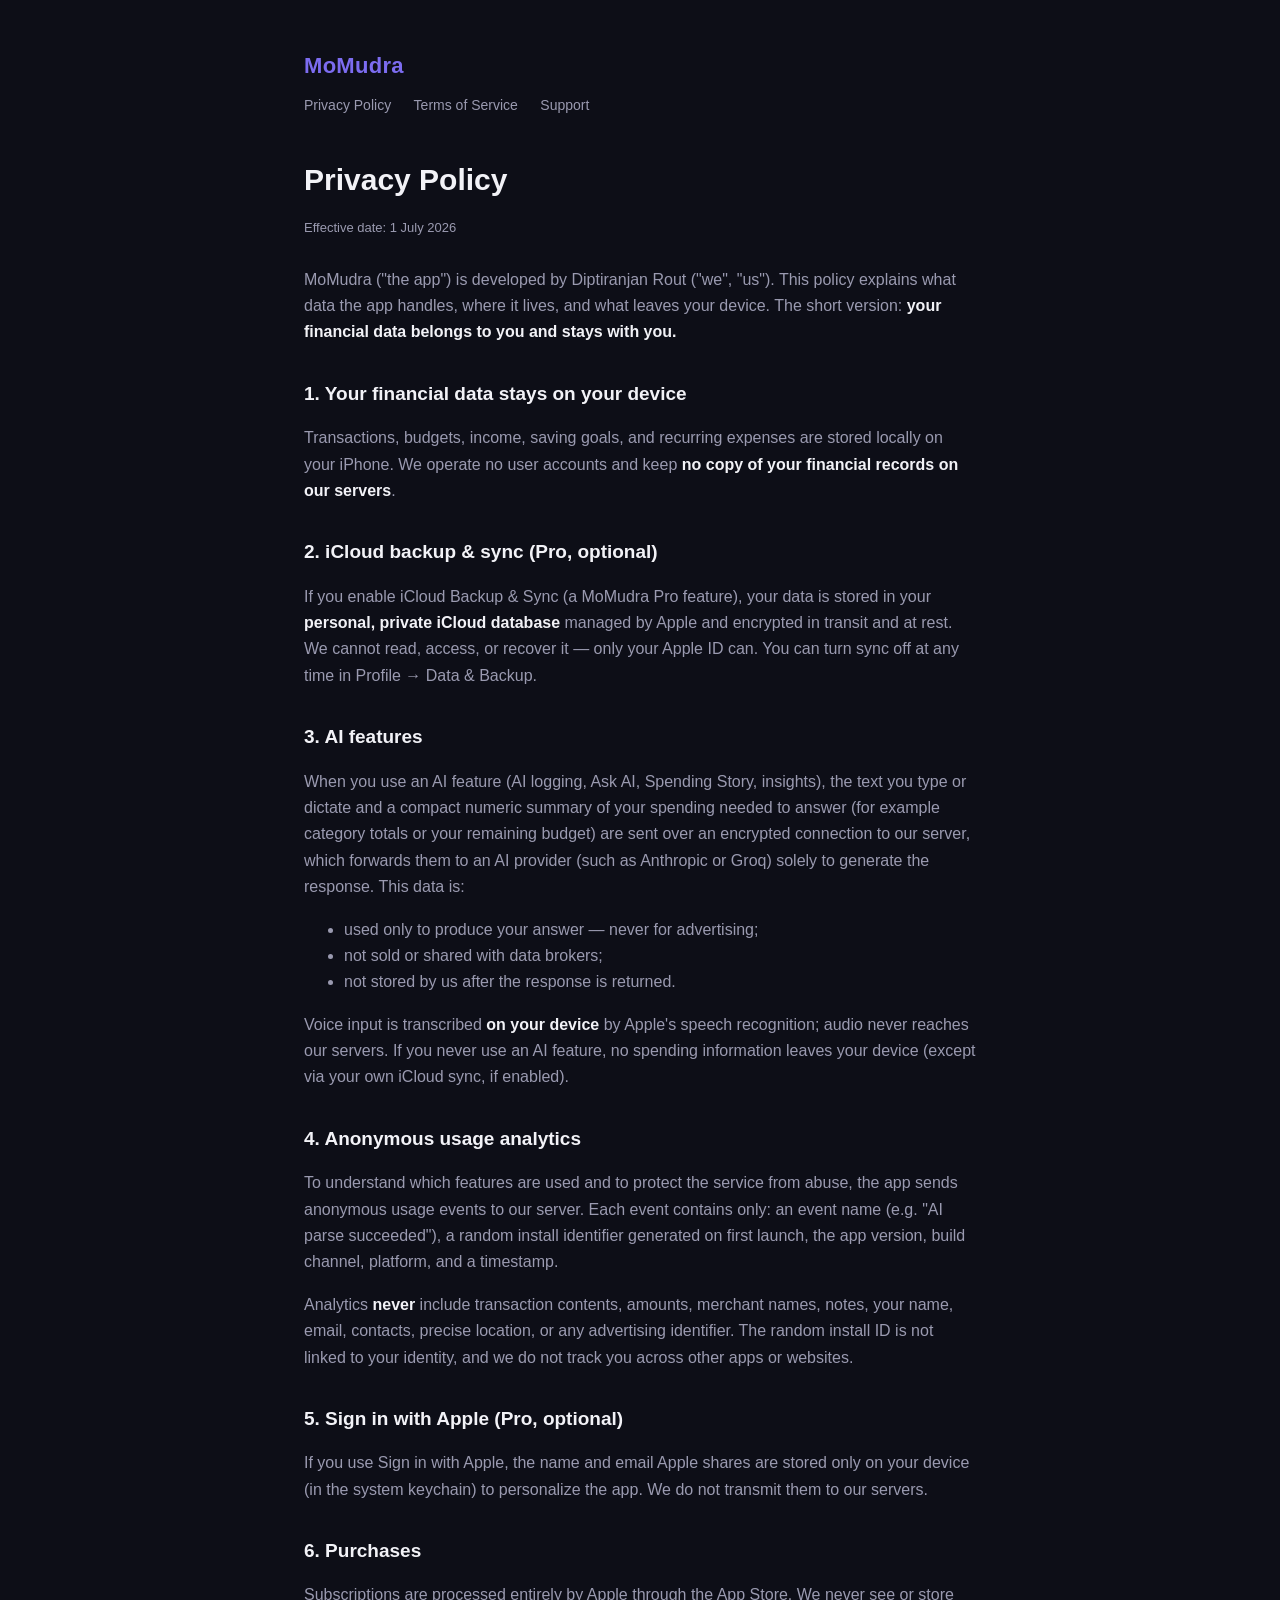
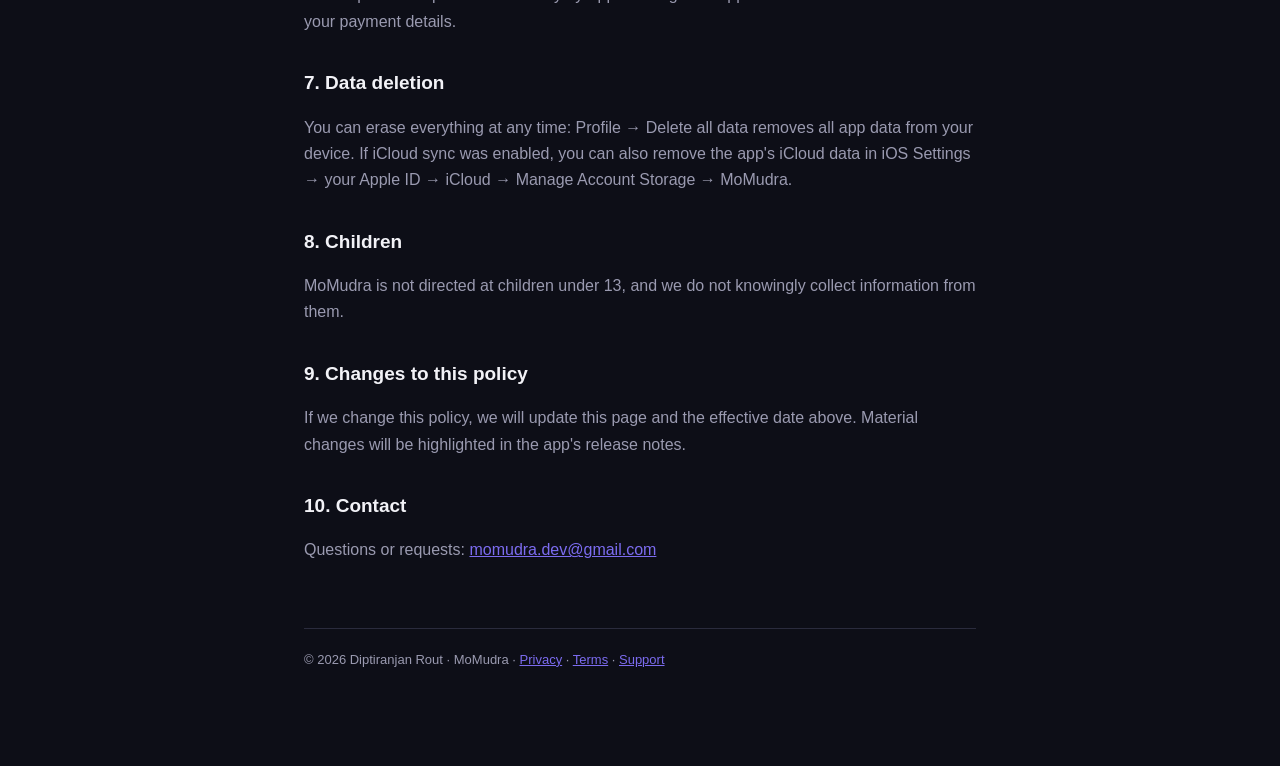
==== privacy/index.html @ 9d253041 "MoMudra site: privacy policy, terms of service, support Co-Authored-By: Claude Opus 4.8 <noreply@ant" ====
<!DOCTYPE html>
<html lang="en">
<head>
  <meta charset="UTF-8">
  <meta name="viewport" content="width=device-width, initial-scale=1">
  <title>Privacy Policy — MoMudra</title>
  <link rel="stylesheet" href="../style.css">
</head>
<body>
  <div class="wrap">
    <header>
      <a class="brand" href="../">MoMudra</a>
      <nav>
        <a href="./">Privacy Policy</a>
        <a href="../terms/">Terms of Service</a>
        <a href="../support/">Support</a>
      </nav>
    </header>

    <h1>Privacy Policy</h1>
    <p class="updated">Effective date: 1 July 2026</p>

    <p>MoMudra ("the app") is developed by Diptiranjan Rout ("we", "us"). This
    policy explains what data the app handles, where it lives, and what leaves
    your device. The short version: <strong>your financial data belongs to you
    and stays with you.</strong></p>

    <h2>1. Your financial data stays on your device</h2>
    <p>Transactions, budgets, income, saving goals, and recurring expenses are
    stored locally on your iPhone. We operate no user accounts and keep
    <strong>no copy of your financial records on our servers</strong>.</p>

    <h2>2. iCloud backup &amp; sync (Pro, optional)</h2>
    <p>If you enable iCloud Backup &amp; Sync (a MoMudra Pro feature), your data is
    stored in your <strong>personal, private iCloud database</strong> managed by
    Apple and encrypted in transit and at rest. We cannot read, access, or
    recover it — only your Apple ID can. You can turn sync off at any time in
    Profile → Data &amp; Backup.</p>

    <h2>3. AI features</h2>
    <p>When you use an AI feature (AI logging, Ask AI, Spending Story,
    insights), the text you type or dictate and a compact numeric summary of
    your spending needed to answer (for example category totals or your
    remaining budget) are sent over an encrypted connection to our server,
    which forwards them to an AI provider (such as Anthropic or Groq) solely to
    generate the response. This data is:</p>
    <ul>
      <li>used only to produce your answer — never for advertising;</li>
      <li>not sold or shared with data brokers;</li>
      <li>not stored by us after the response is returned.</li>
    </ul>
    <p>Voice input is transcribed <strong>on your device</strong> by Apple's
    speech recognition; audio never reaches our servers. If you never use an AI
    feature, no spending information leaves your device (except via your own
    iCloud sync, if enabled).</p>

    <h2>4. Anonymous usage analytics</h2>
    <p>To understand which features are used and to protect the service from
    abuse, the app sends anonymous usage events to our server. Each event
    contains only: an event name (e.g. "AI parse succeeded"), a random install
    identifier generated on first launch, the app version, build channel,
    platform, and a timestamp.</p>
    <p>Analytics <strong>never</strong> include transaction contents, amounts,
    merchant names, notes, your name, email, contacts, precise location, or any
    advertising identifier. The random install ID is not linked to your
    identity, and we do not track you across other apps or websites.</p>

    <h2>5. Sign in with Apple (Pro, optional)</h2>
    <p>If you use Sign in with Apple, the name and email Apple shares are
    stored only on your device (in the system keychain) to personalize the app.
    We do not transmit them to our servers.</p>

    <h2>6. Purchases</h2>
    <p>Subscriptions are processed entirely by Apple through the App Store. We
    never see or store your payment details.</p>

    <h2>7. Data deletion</h2>
    <p>You can erase everything at any time: Profile → Delete all data removes
    all app data from your device. If iCloud sync was enabled, you can also
    remove the app's iCloud data in iOS Settings → your Apple ID → iCloud →
    Manage Account Storage → MoMudra.</p>

    <h2>8. Children</h2>
    <p>MoMudra is not directed at children under 13, and we do not knowingly
    collect information from them.</p>

    <h2>9. Changes to this policy</h2>
    <p>If we change this policy, we will update this page and the effective
    date above. Material changes will be highlighted in the app's release
    notes.</p>

    <h2>10. Contact</h2>
    <p>Questions or requests: <a href="mailto:momudra.dev@gmail.com">momudra.dev@gmail.com</a></p>

    <footer>© 2026 Diptiranjan Rout · MoMudra ·
      <a href="./">Privacy</a> · <a href="../terms/">Terms</a> · <a href="../support/">Support</a>
    </footer>
  </div>
</body>
</html>
---- style.css ----
:root {
  --bg: #0d0e17;
  --surface: #171827;
  --text: #f2f2f7;
  --secondary: #9a9ab0;
  --brand: #7c6cf0;
  --divider: #2a2b3d;
}
* { box-sizing: border-box; }
body {
  margin: 0;
  background: var(--bg);
  color: var(--text);
  font-family: -apple-system, BlinkMacSystemFont, "Segoe UI", Roboto, Helvetica, Arial, sans-serif;
  line-height: 1.65;
}
.wrap { max-width: 720px; margin: 0 auto; padding: 48px 24px 96px; }
header a.brand {
  color: var(--brand);
  font-weight: 800;
  font-size: 22px;
  text-decoration: none;
  letter-spacing: 0.3px;
}
nav { margin-top: 8px; }
nav a { color: var(--secondary); text-decoration: none; margin-right: 18px; font-size: 14px; }
nav a:hover { color: var(--text); }
h1 { font-size: 30px; margin: 36px 0 4px; }
h2 { font-size: 19px; margin-top: 32px; color: var(--text); }
p, li { color: var(--secondary); font-size: 16px; }
strong { color: var(--text); }
.updated { font-size: 13px; color: var(--secondary); margin-bottom: 28px; }
.card {
  background: var(--surface);
  border: 1px solid var(--divider);
  border-radius: 14px;
  padding: 20px 22px;
  margin: 18px 0;
}
a { color: var(--brand); }
footer { margin-top: 64px; padding-top: 20px; border-top: 1px solid var(--divider); font-size: 13px; color: var(--secondary); }
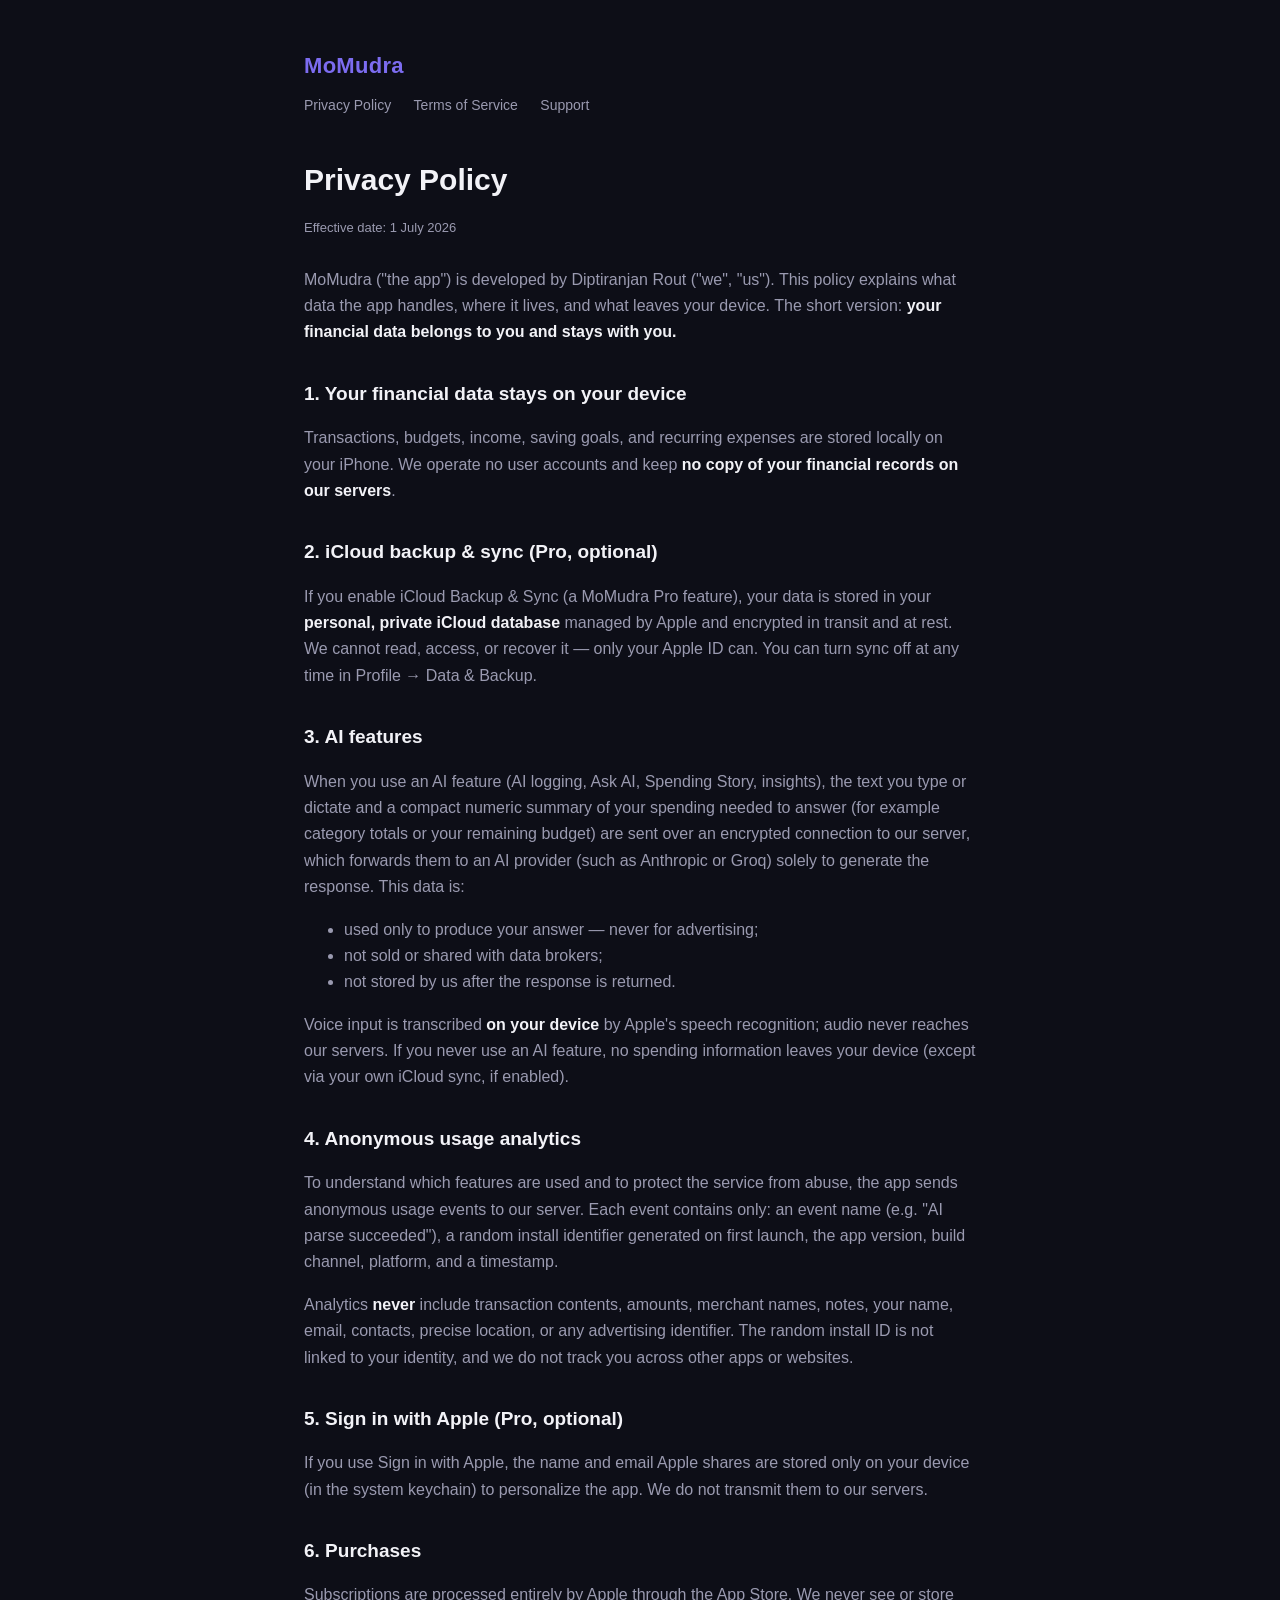
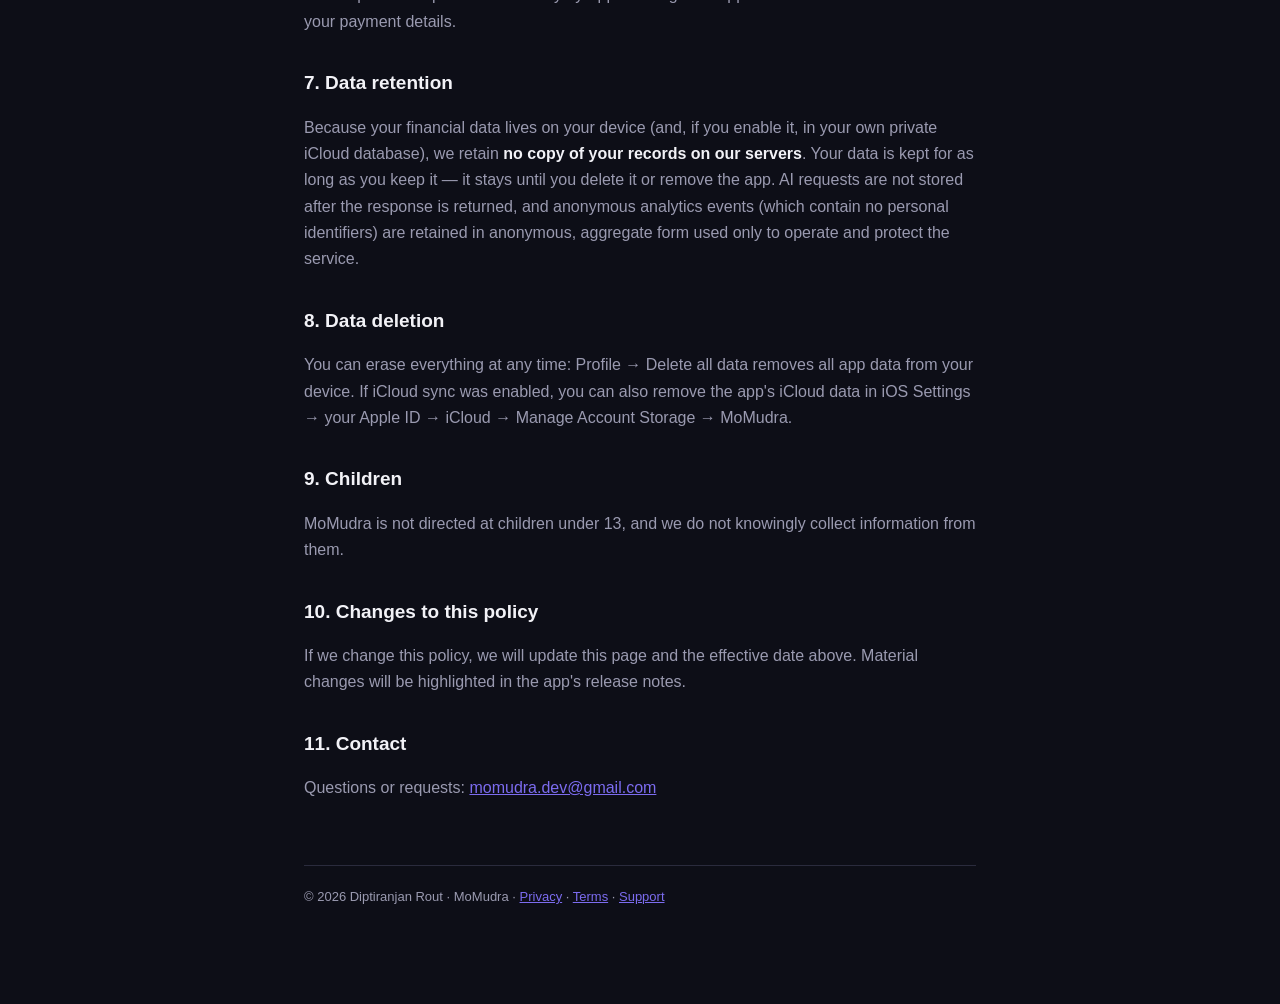
==== commit 5a73dc5f: "docs(privacy): add data retention section New "7. Data retention" (sections 8-11 renumbered to make " ====
--- a/privacy/index.html
+++ b/privacy/index.html
@@ -74,22 +74,31 @@
     <p>Subscriptions are processed entirely by Apple through the App Store. We
     never see or store your payment details.</p>
 
-    <h2>7. Data deletion</h2>
+    <h2>7. Data retention</h2>
+    <p>Because your financial data lives on your device (and, if you enable it,
+    in your own private iCloud database), we retain <strong>no copy of your
+    records on our servers</strong>. Your data is kept for as long as you keep
+    it — it stays until you delete it or remove the app. AI requests are not
+    stored after the response is returned, and anonymous analytics events (which
+    contain no personal identifiers) are retained in anonymous, aggregate form
+    used only to operate and protect the service.</p>
+
+    <h2>8. Data deletion</h2>
     <p>You can erase everything at any time: Profile → Delete all data removes
     all app data from your device. If iCloud sync was enabled, you can also
     remove the app's iCloud data in iOS Settings → your Apple ID → iCloud →
     Manage Account Storage → MoMudra.</p>
 
-    <h2>8. Children</h2>
+    <h2>9. Children</h2>
     <p>MoMudra is not directed at children under 13, and we do not knowingly
     collect information from them.</p>
 
-    <h2>9. Changes to this policy</h2>
+    <h2>10. Changes to this policy</h2>
     <p>If we change this policy, we will update this page and the effective
     date above. Material changes will be highlighted in the app's release
     notes.</p>
 
-    <h2>10. Contact</h2>
+    <h2>11. Contact</h2>
     <p>Questions or requests: <a href="mailto:momudra.dev@gmail.com">momudra.dev@gmail.com</a></p>
 
     <footer>© 2026 Diptiranjan Rout · MoMudra ·
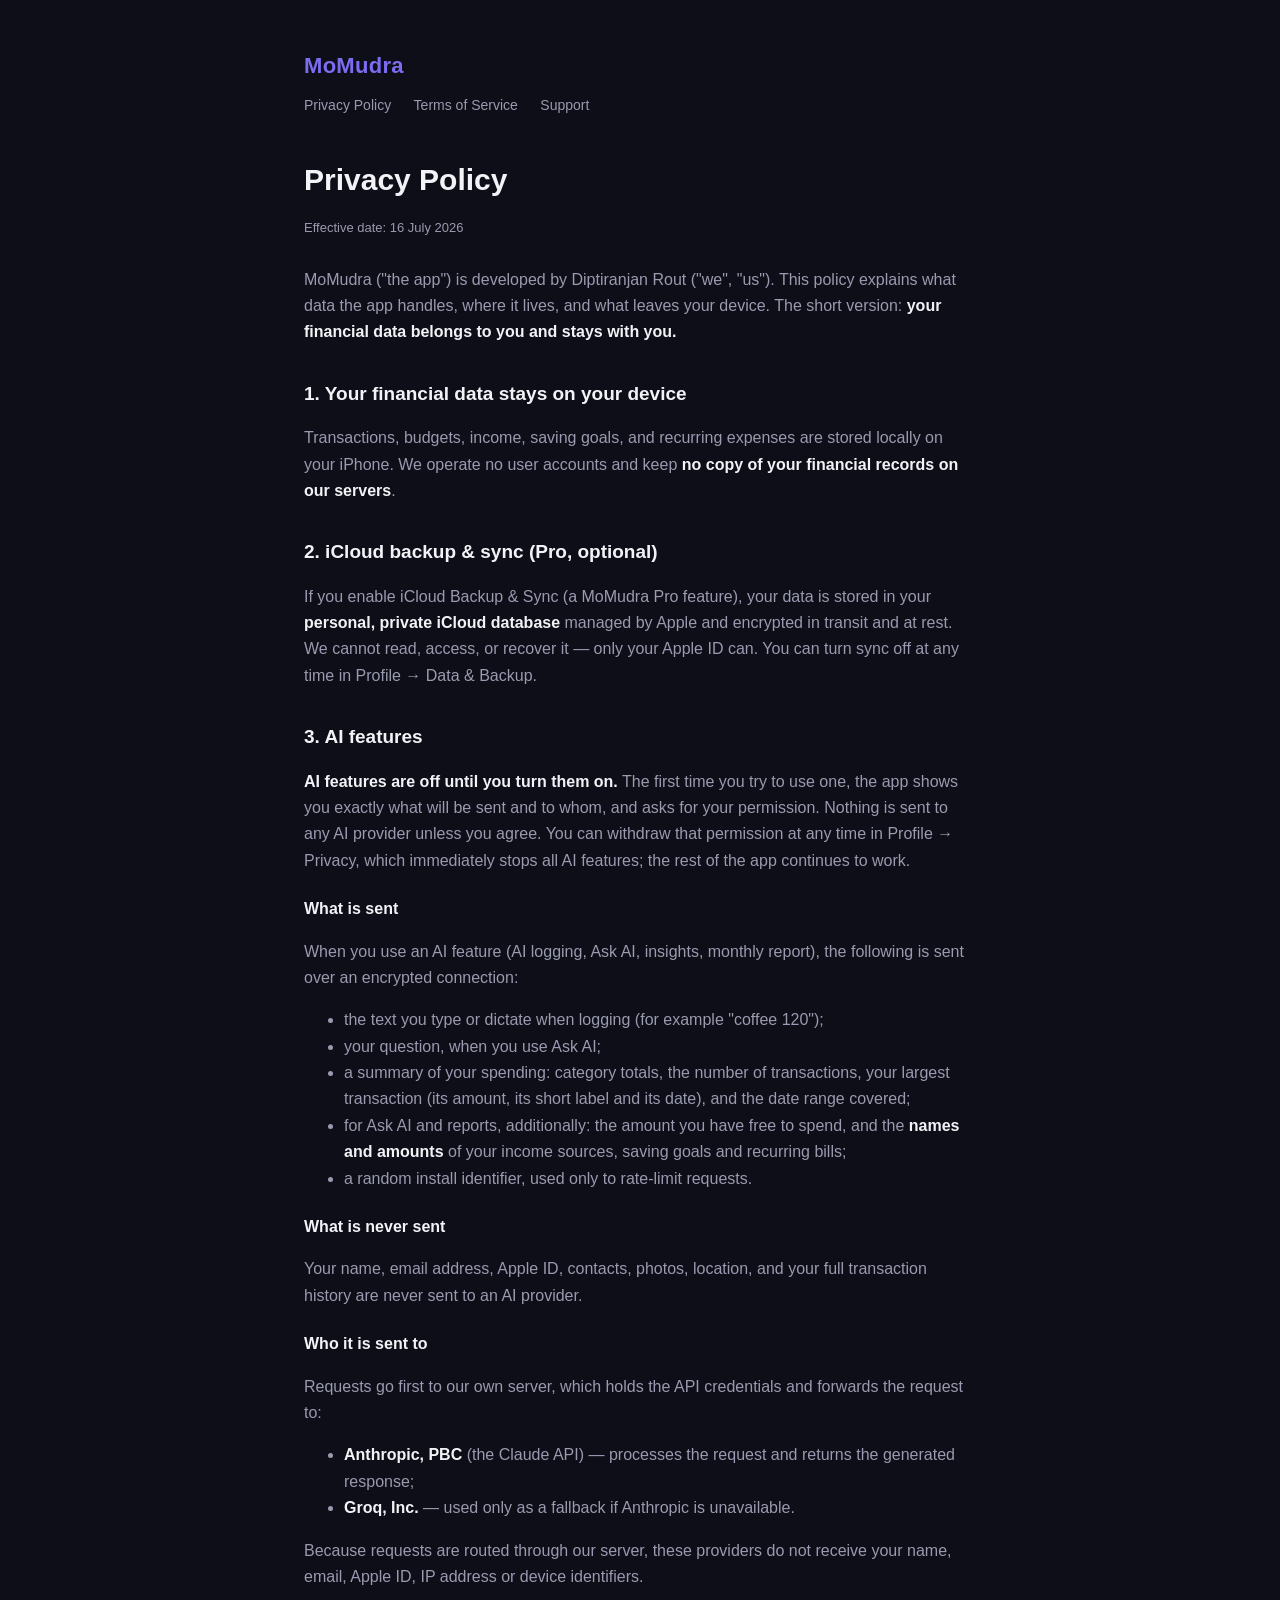
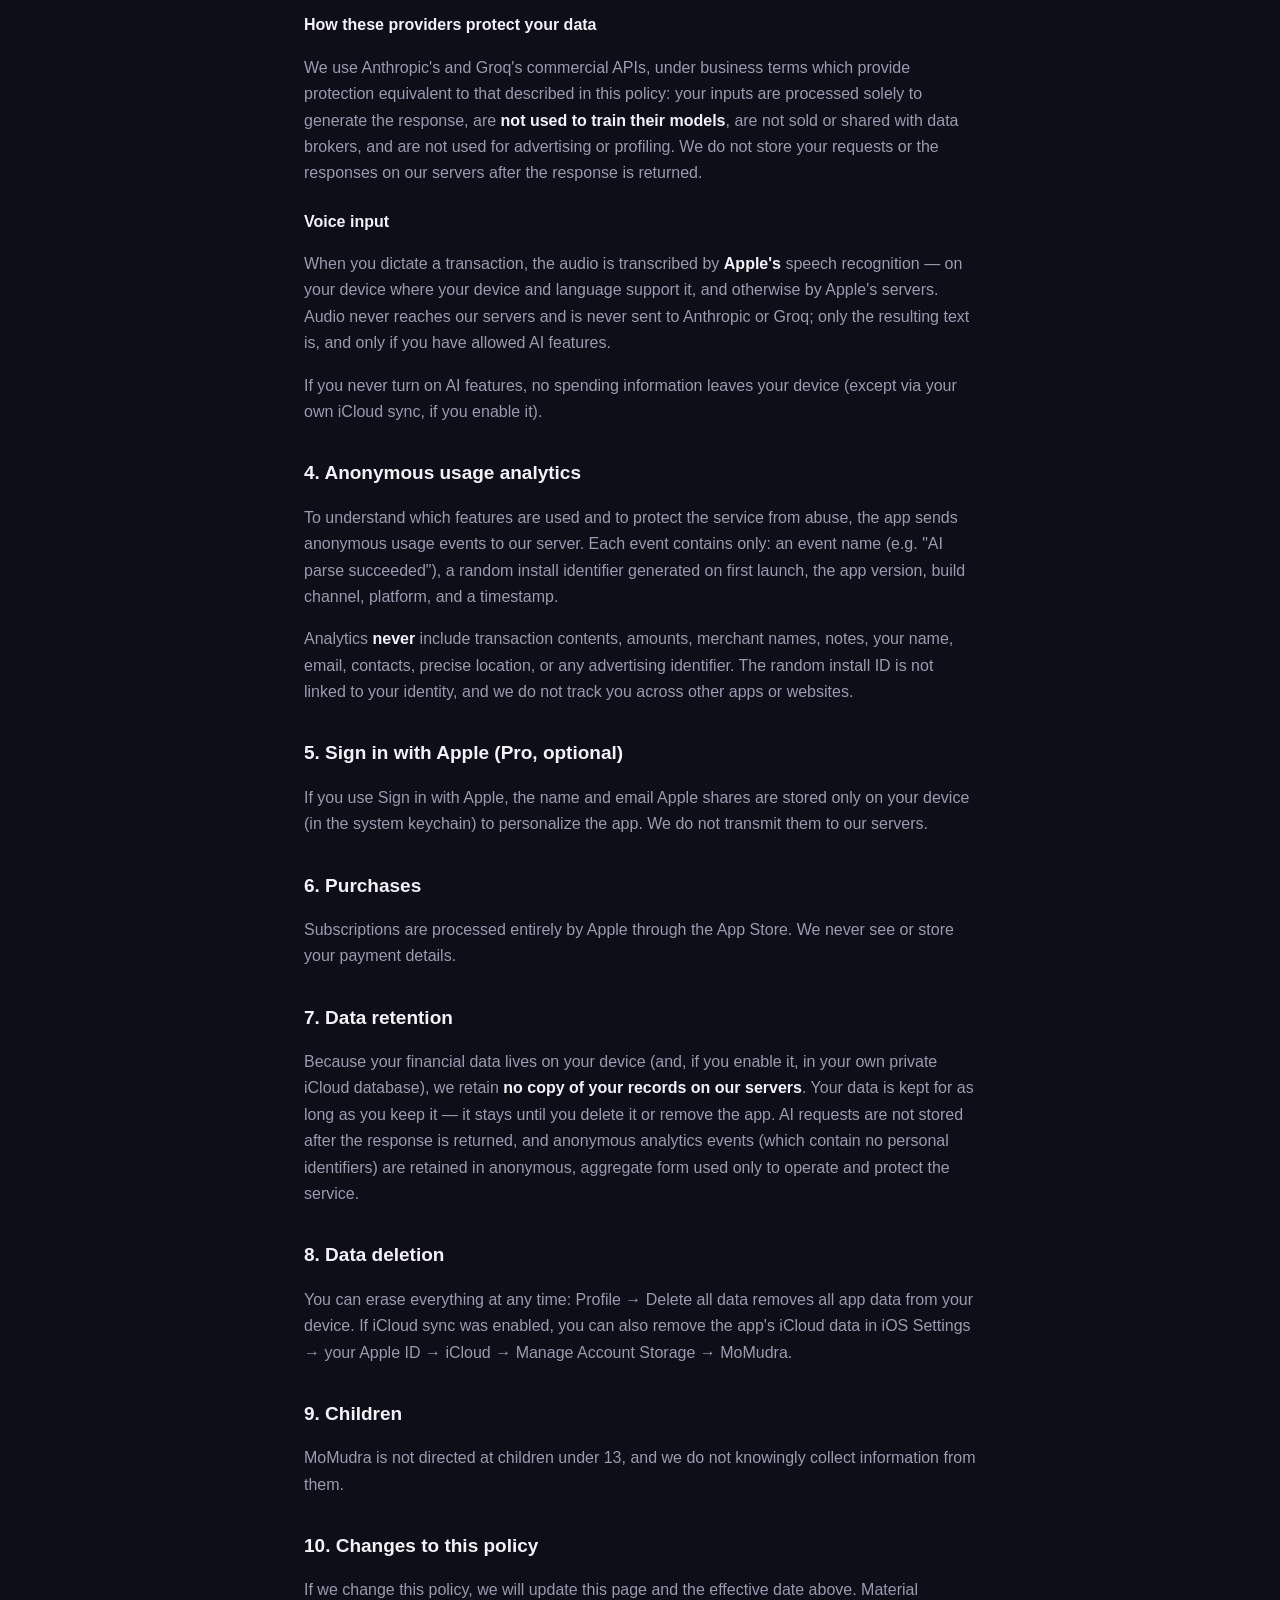
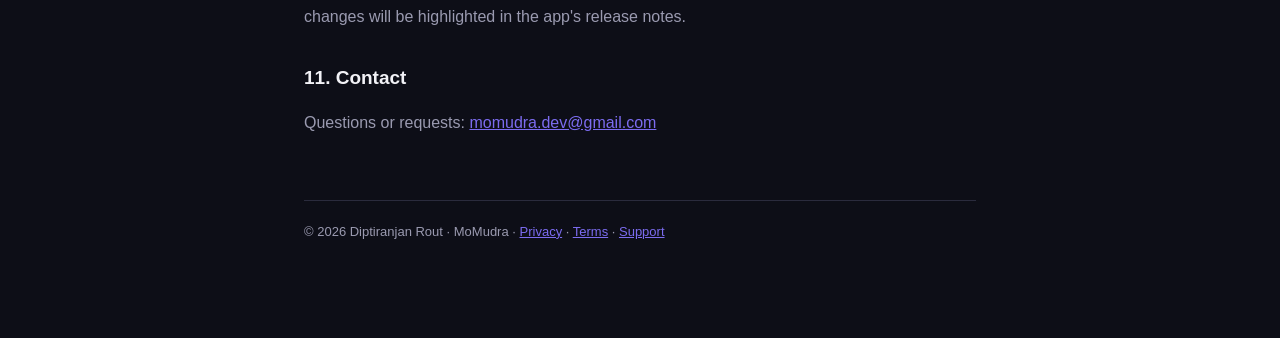
==== commit e13b774f: "privacy: disclose AI data sharing properly (App Store 5.1.1(i)/5.1.2(i)) MoMudra was rejected for sh" ====
--- a/privacy/index.html
+++ b/privacy/index.html
@@ -18,7 +18,7 @@
     </header>
 
     <h1>Privacy Policy</h1>
-    <p class="updated">Effective date: 1 July 2026</p>
+    <p class="updated">Effective date: 16 July 2026</p>
 
     <p>MoMudra ("the app") is developed by Diptiranjan Rout ("we", "us"). This
     policy explains what data the app handles, where it lives, and what leaves
@@ -38,21 +38,63 @@
     Profile → Data &amp; Backup.</p>
 
     <h2>3. AI features</h2>
-    <p>When you use an AI feature (AI logging, Ask AI, Spending Story,
-    insights), the text you type or dictate and a compact numeric summary of
-    your spending needed to answer (for example category totals or your
-    remaining budget) are sent over an encrypted connection to our server,
-    which forwards them to an AI provider (such as Anthropic or Groq) solely to
-    generate the response. This data is:</p>
+
+    <p><strong>AI features are off until you turn them on.</strong> The first
+    time you try to use one, the app shows you exactly what will be sent and to
+    whom, and asks for your permission. Nothing is sent to any AI provider
+    unless you agree. You can withdraw that permission at any time in
+    Profile → Privacy, which immediately stops all AI features; the rest of the
+    app continues to work.</p>
+
+    <h3>What is sent</h3>
+    <p>When you use an AI feature (AI logging, Ask AI, insights, monthly
+    report), the following is sent over an encrypted connection:</p>
     <ul>
-      <li>used only to produce your answer — never for advertising;</li>
-      <li>not sold or shared with data brokers;</li>
-      <li>not stored by us after the response is returned.</li>
+      <li>the text you type or dictate when logging (for example
+      "coffee 120");</li>
+      <li>your question, when you use Ask AI;</li>
+      <li>a summary of your spending: category totals, the number of
+      transactions, your largest transaction (its amount, its short label and
+      its date), and the date range covered;</li>
+      <li>for Ask AI and reports, additionally: the amount you have free to
+      spend, and the <strong>names and amounts</strong> of your income sources,
+      saving goals and recurring bills;</li>
+      <li>a random install identifier, used only to rate-limit requests.</li>
     </ul>
-    <p>Voice input is transcribed <strong>on your device</strong> by Apple's
-    speech recognition; audio never reaches our servers. If you never use an AI
-    feature, no spending information leaves your device (except via your own
-    iCloud sync, if enabled).</p>
+
+    <h3>What is never sent</h3>
+    <p>Your name, email address, Apple ID, contacts, photos, location, and your
+    full transaction history are never sent to an AI provider.</p>
+
+    <h3>Who it is sent to</h3>
+    <p>Requests go first to our own server, which holds the API credentials and
+    forwards the request to:</p>
+    <ul>
+      <li><strong>Anthropic, PBC</strong> (the Claude API) — processes the
+      request and returns the generated response;</li>
+      <li><strong>Groq, Inc.</strong> — used only as a fallback if Anthropic is
+      unavailable.</li>
+    </ul>
+    <p>Because requests are routed through our server, these providers do not
+    receive your name, email, Apple ID, IP address or device identifiers.</p>
+
+    <h3>How these providers protect your data</h3>
+    <p>We use Anthropic's and Groq's commercial APIs, under business terms which
+    provide protection equivalent to that described in this policy: your inputs
+    are processed solely to generate the response, are <strong>not used to train
+    their models</strong>, are not sold or shared with data brokers, and are not
+    used for advertising or profiling. We do not store your requests or the
+    responses on our servers after the response is returned.</p>
+
+    <h3>Voice input</h3>
+    <p>When you dictate a transaction, the audio is transcribed by
+    <strong>Apple's</strong> speech recognition — on your device where your
+    device and language support it, and otherwise by Apple's servers. Audio
+    never reaches our servers and is never sent to Anthropic or Groq; only the
+    resulting text is, and only if you have allowed AI features.</p>
+
+    <p>If you never turn on AI features, no spending information leaves your
+    device (except via your own iCloud sync, if you enable it).</p>
 
     <h2>4. Anonymous usage analytics</h2>
     <p>To understand which features are used and to protect the service from
--- a/style.css
+++ b/style.css
@@ -27,6 +27,7 @@
 nav a:hover { color: var(--text); }
 h1 { font-size: 30px; margin: 36px 0 4px; }
 h2 { font-size: 19px; margin-top: 32px; color: var(--text); }
+h3 { font-size: 16px; margin-top: 22px; margin-bottom: 6px; color: var(--text); }
 p, li { color: var(--secondary); font-size: 16px; }
 strong { color: var(--text); }
 .updated { font-size: 13px; color: var(--secondary); margin-bottom: 28px; }
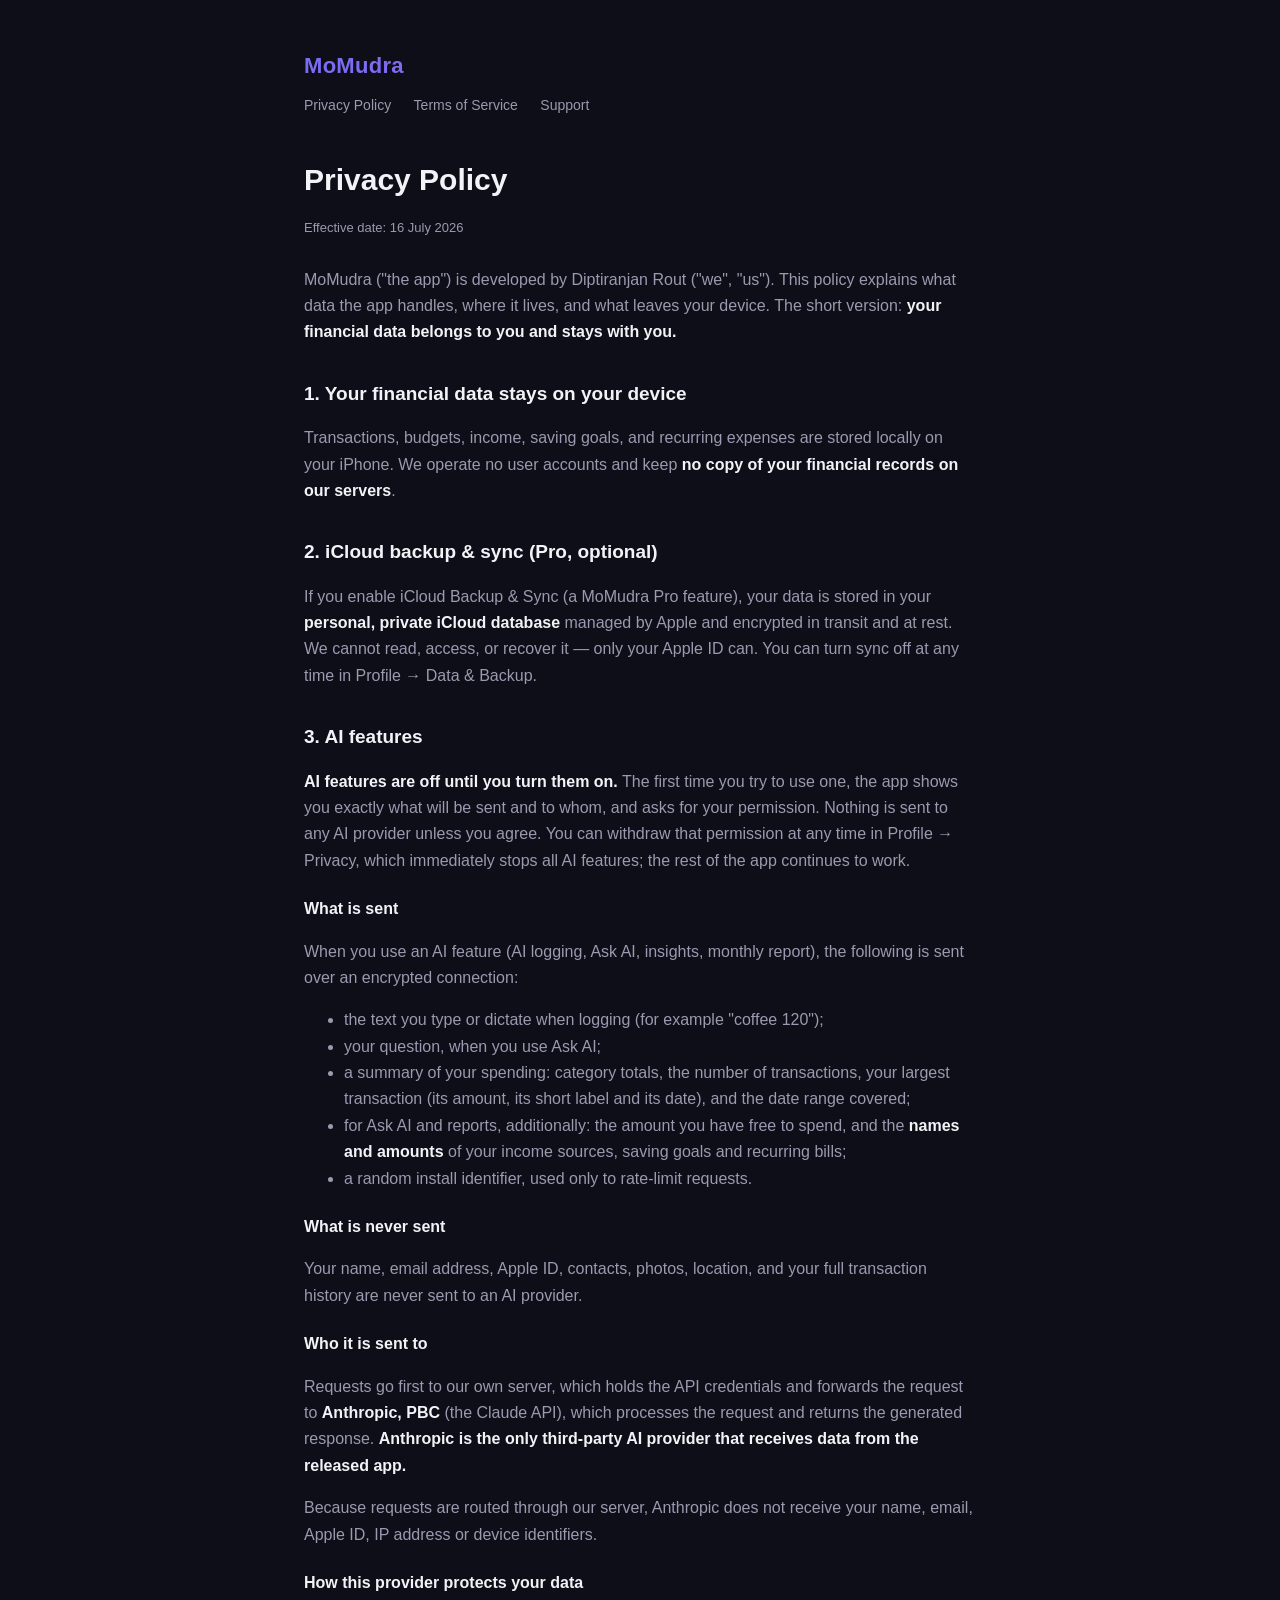
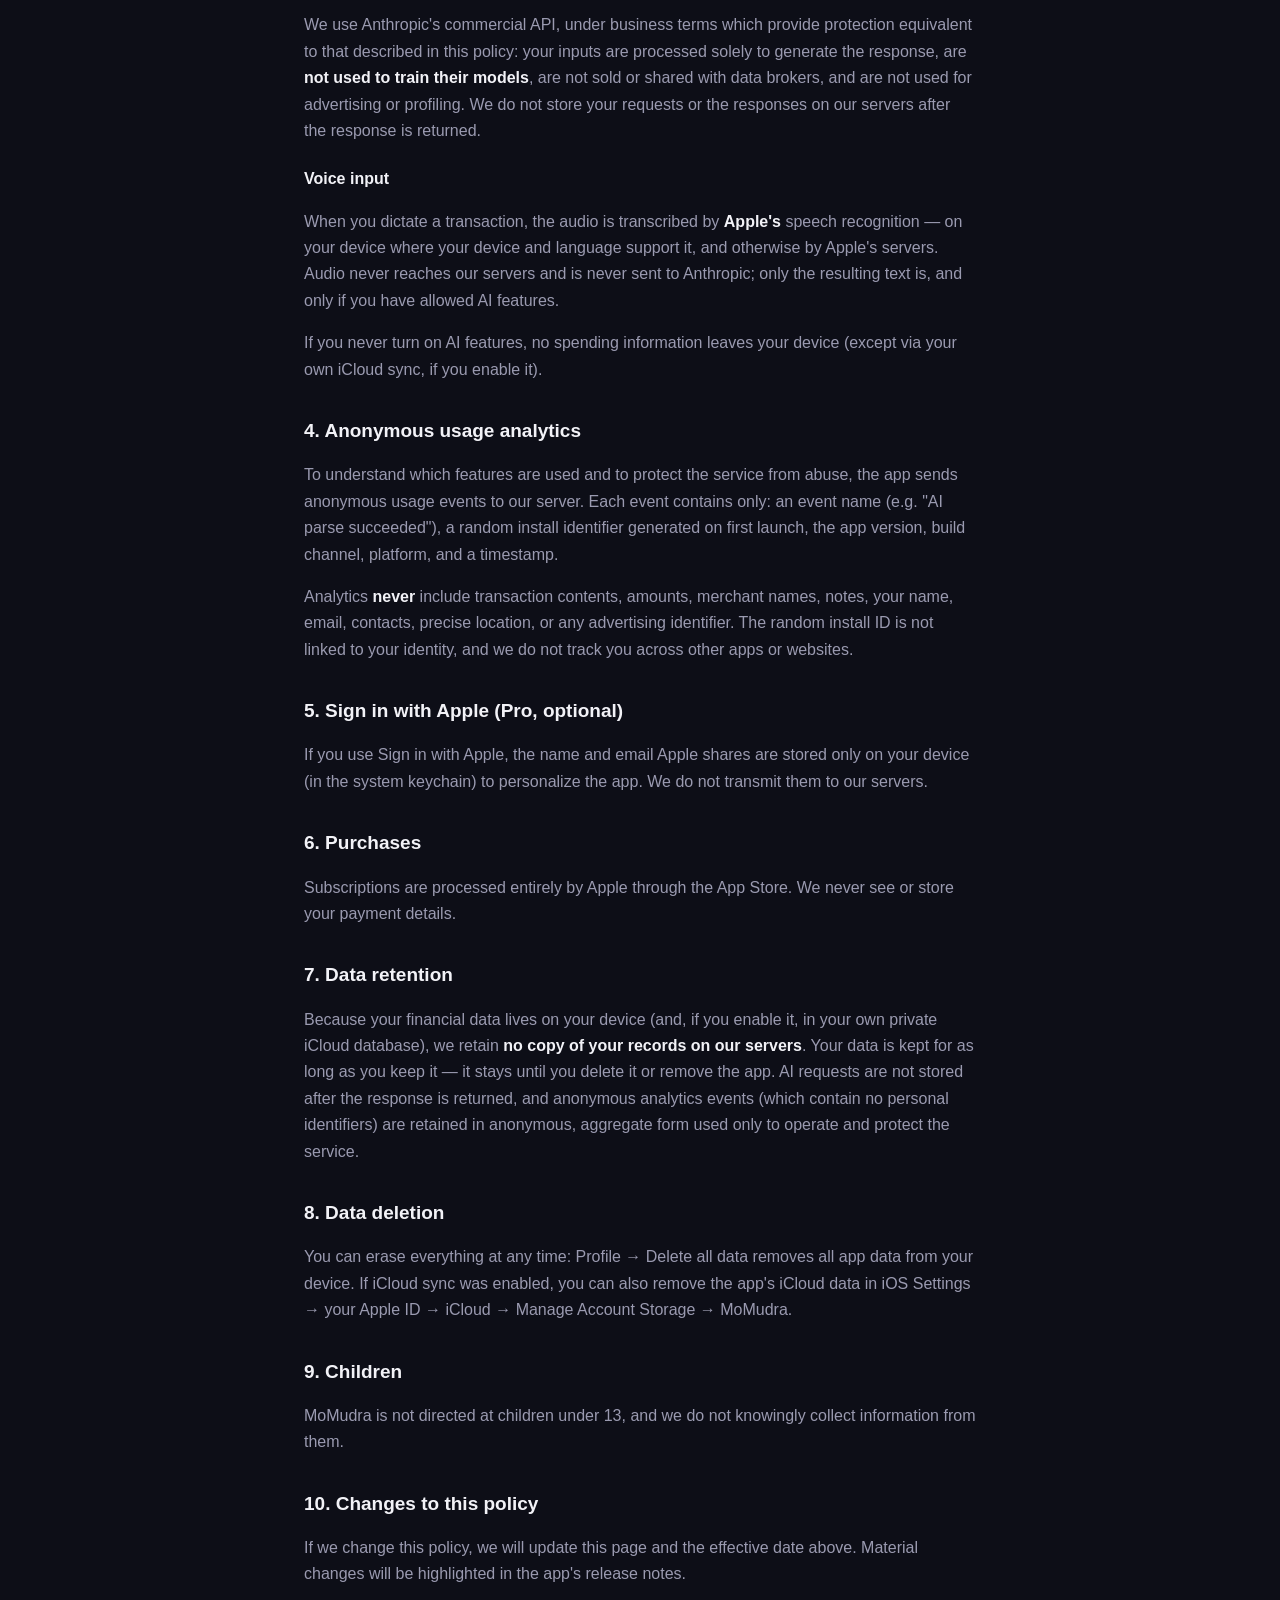
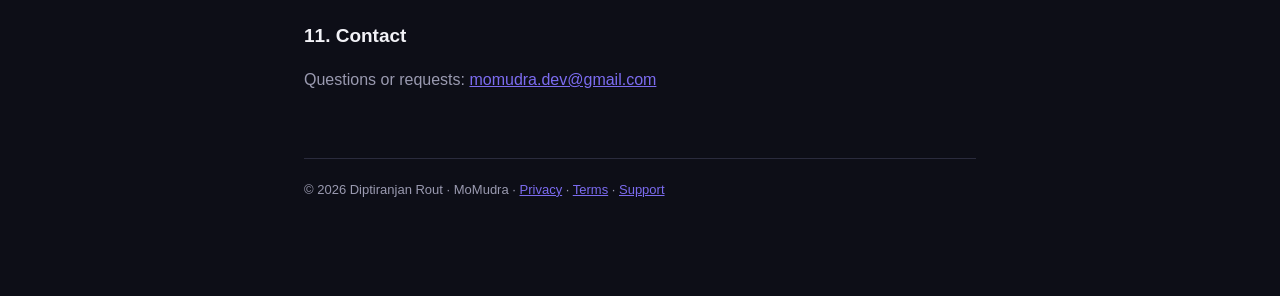
==== commit 3933f080: "privacy: name Anthropic as the sole AI recipient, drop Groq Groq has been removed from the app's pro" ====
--- a/privacy/index.html
+++ b/privacy/index.html
@@ -68,20 +68,17 @@
 
     <h3>Who it is sent to</h3>
     <p>Requests go first to our own server, which holds the API credentials and
-    forwards the request to:</p>
-    <ul>
-      <li><strong>Anthropic, PBC</strong> (the Claude API) — processes the
-      request and returns the generated response;</li>
-      <li><strong>Groq, Inc.</strong> — used only as a fallback if Anthropic is
-      unavailable.</li>
-    </ul>
-    <p>Because requests are routed through our server, these providers do not
+    forwards the request to <strong>Anthropic, PBC</strong> (the Claude API),
+    which processes the request and returns the generated response.
+    <strong>Anthropic is the only third-party AI provider that receives data
+    from the released app.</strong></p>
+    <p>Because requests are routed through our server, Anthropic does not
     receive your name, email, Apple ID, IP address or device identifiers.</p>
 
-    <h3>How these providers protect your data</h3>
-    <p>We use Anthropic's and Groq's commercial APIs, under business terms which
-    provide protection equivalent to that described in this policy: your inputs
-    are processed solely to generate the response, are <strong>not used to train
+    <h3>How this provider protects your data</h3>
+    <p>We use Anthropic's commercial API, under business terms which provide
+    protection equivalent to that described in this policy: your inputs are
+    processed solely to generate the response, are <strong>not used to train
     their models</strong>, are not sold or shared with data brokers, and are not
     used for advertising or profiling. We do not store your requests or the
     responses on our servers after the response is returned.</p>
@@ -90,7 +87,7 @@
     <p>When you dictate a transaction, the audio is transcribed by
     <strong>Apple's</strong> speech recognition — on your device where your
     device and language support it, and otherwise by Apple's servers. Audio
-    never reaches our servers and is never sent to Anthropic or Groq; only the
+    never reaches our servers and is never sent to Anthropic; only the
     resulting text is, and only if you have allowed AI features.</p>
 
     <p>If you never turn on AI features, no spending information leaves your
